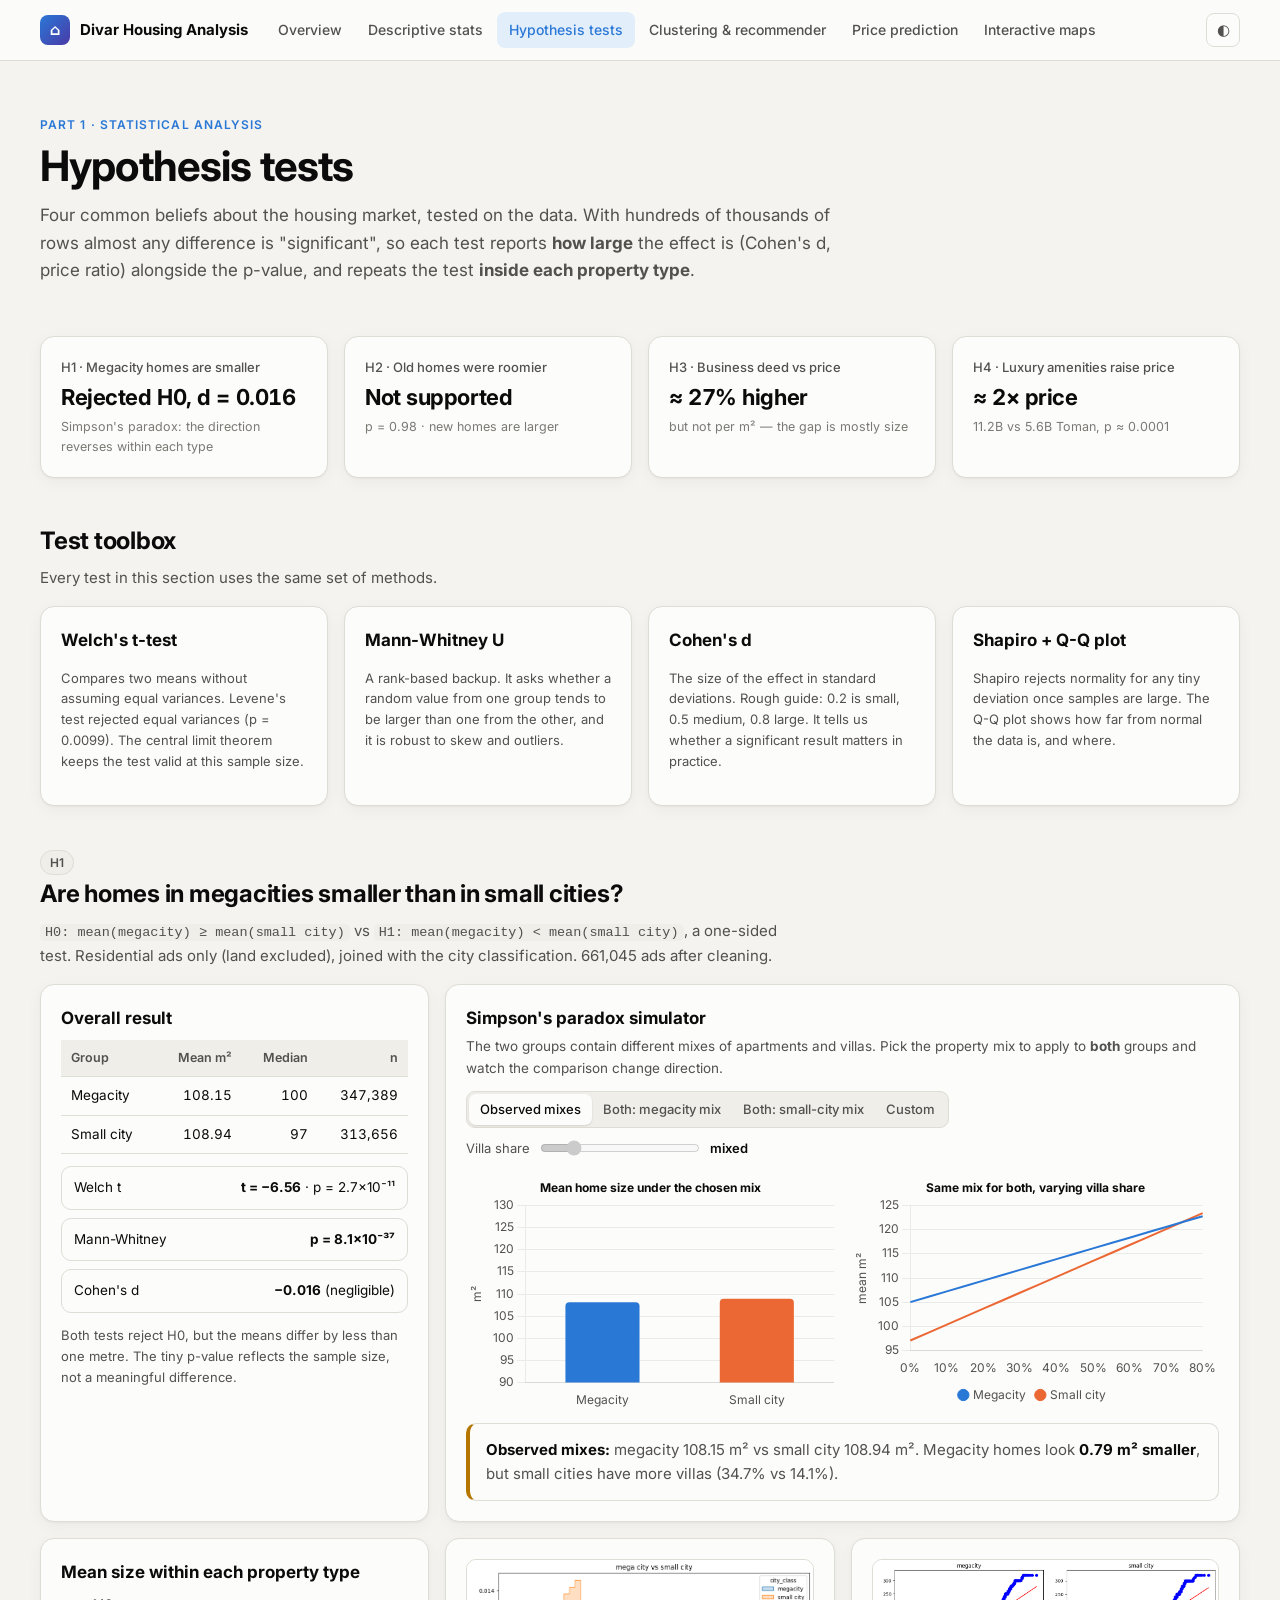
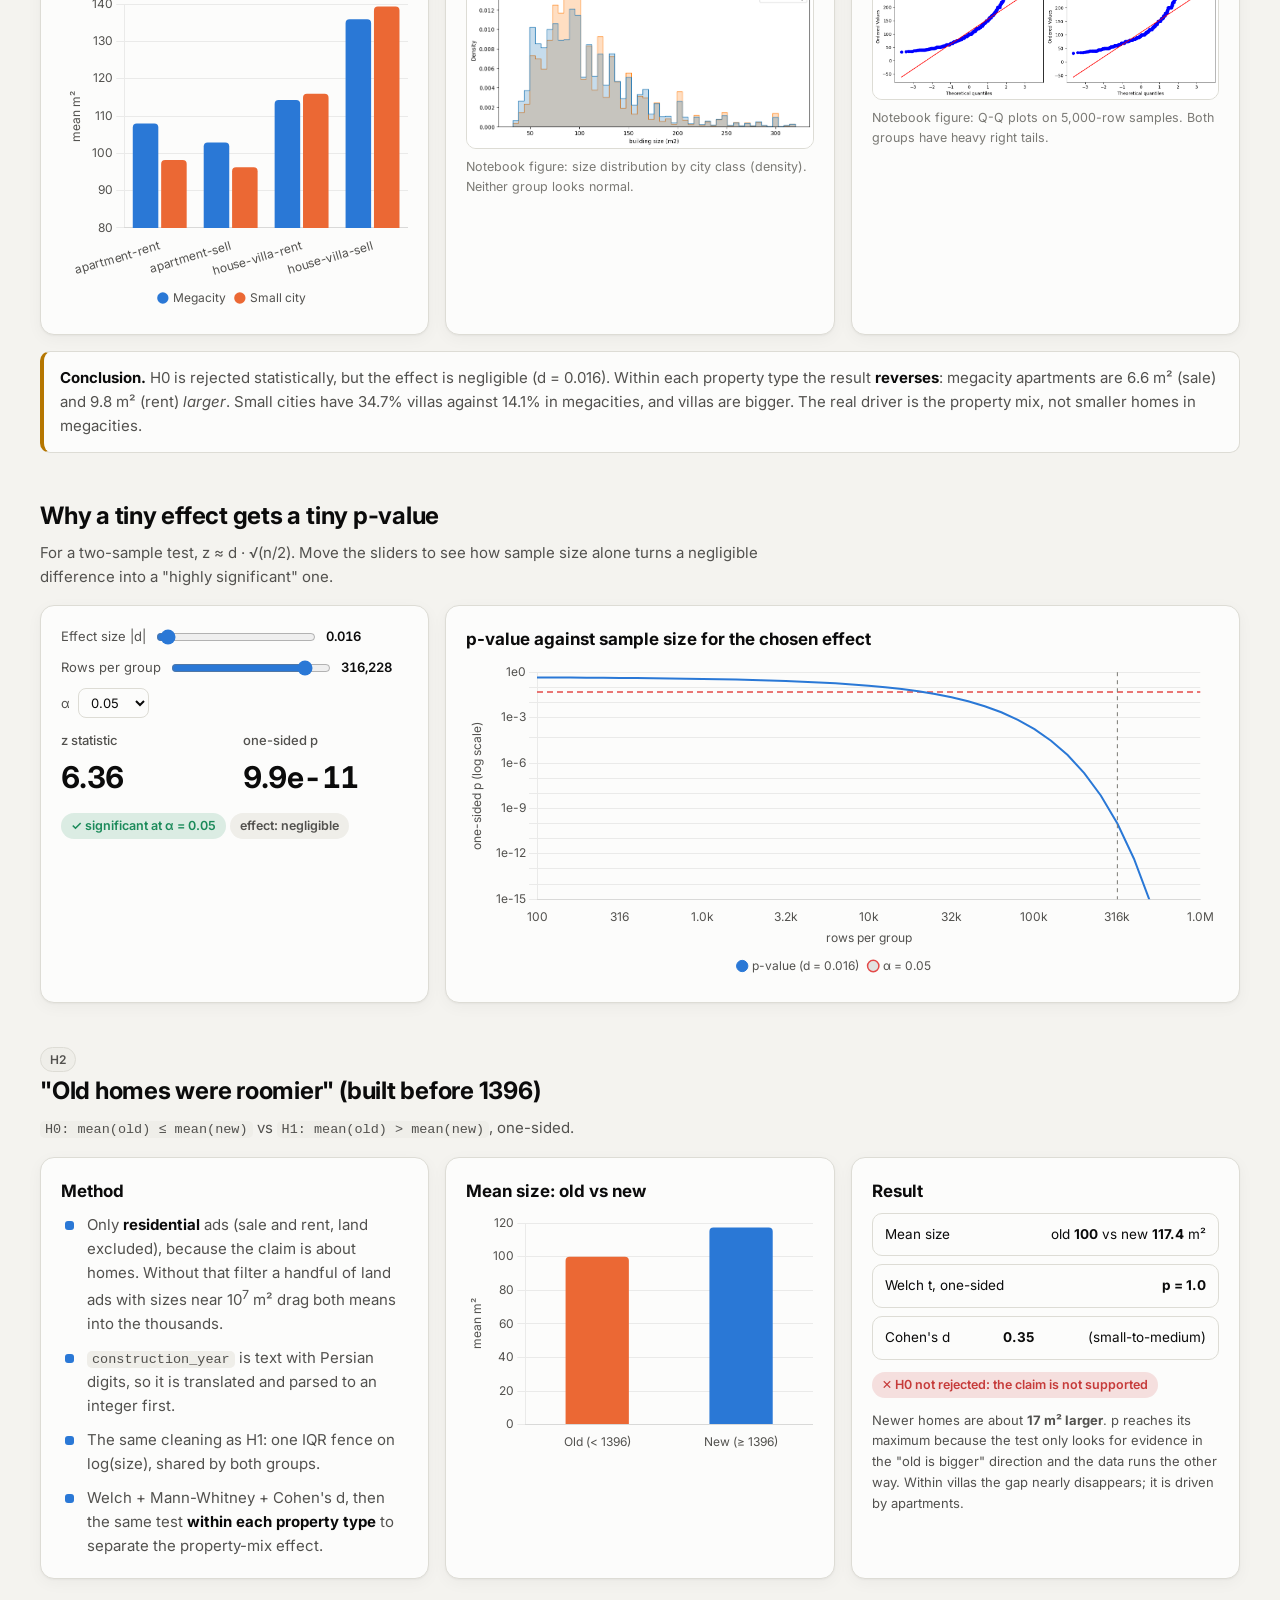
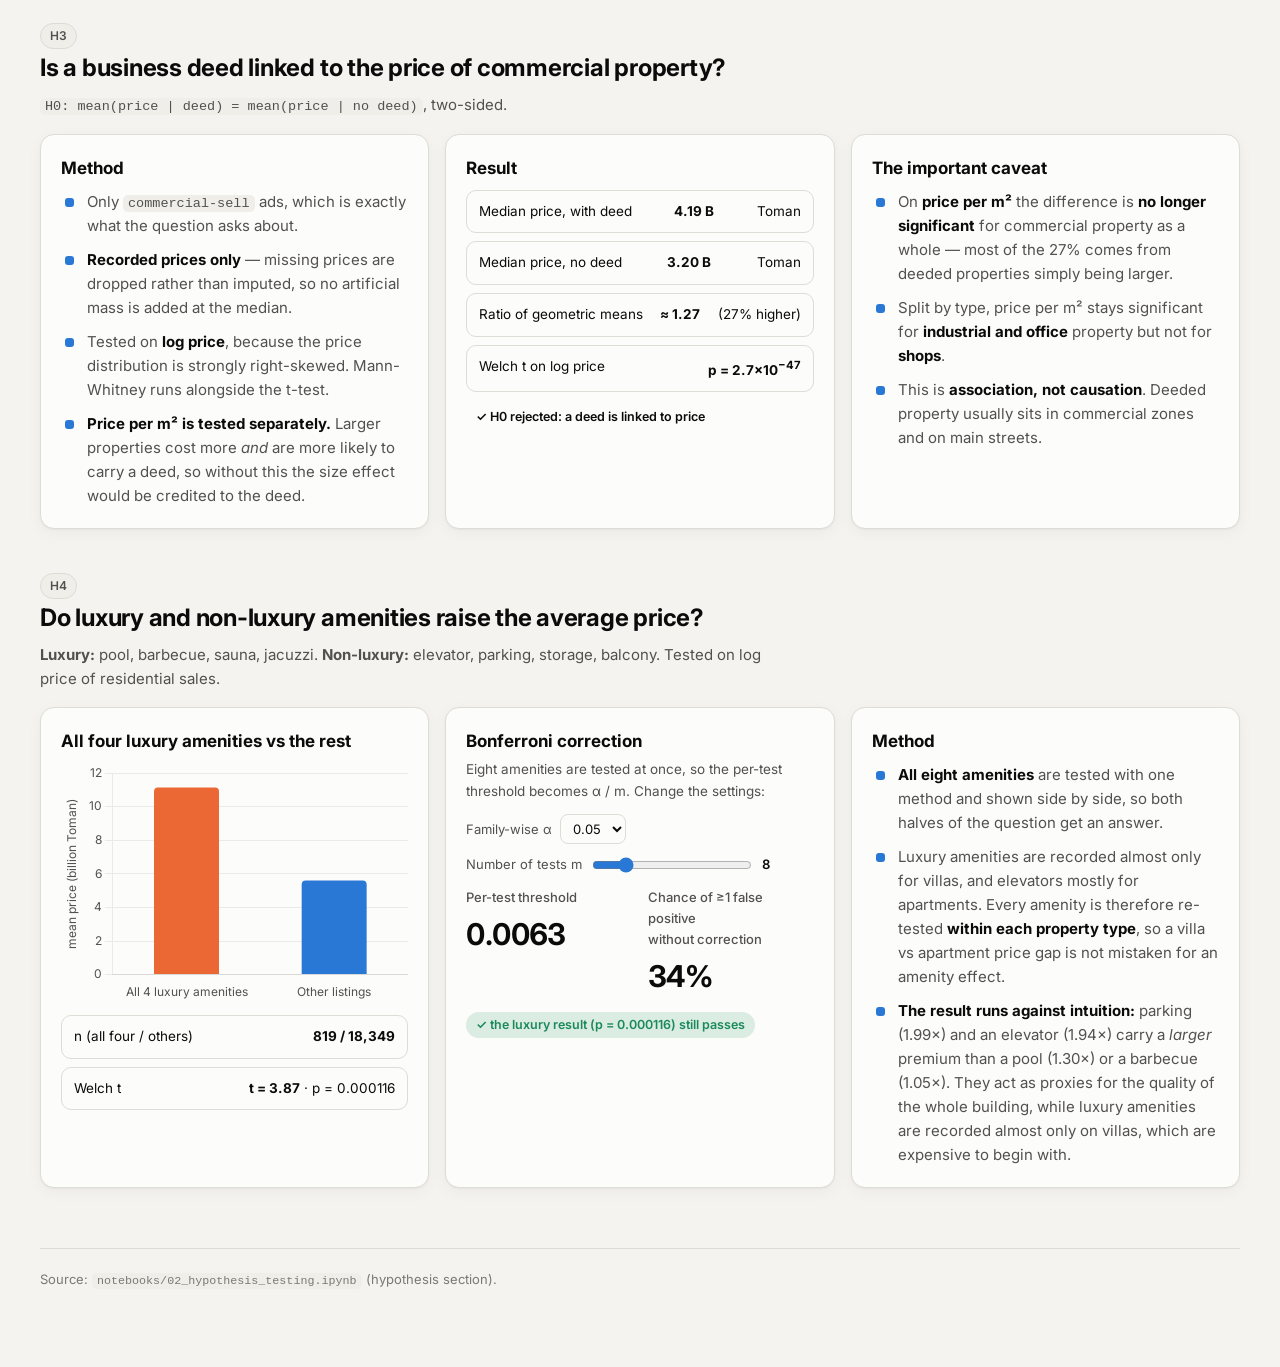
==== dashboard/hypothesis.html @ 9396e138 "Initial commit: Divar housing market analysis Analysis of 1,000,000 Iranian real-estate listings: - " ====
<!doctype html>
<html lang="en">
<head>
<meta charset="utf-8">
<meta name="viewport" content="width=device-width, initial-scale=1">
<title>Hypothesis Tests</title>
<meta name="description" content="Four hypothesis tests about common beliefs on Iran's housing market.">
<link rel="preconnect" href="https://fonts.googleapis.com">
<link href="https://fonts.googleapis.com/css2?family=Inter:wght@400;500;600;700&display=swap" rel="stylesheet">
<link rel="stylesheet" href="assets/style.css">
</head>
<body>
<main class="wrap">
  <section class="hero">
    <div class="eyebrow">Part 1 · Statistical analysis</div>
    <h1>Hypothesis tests</h1>
    <p class="lead">Four common beliefs about the housing market, tested on the data. With hundreds of thousands of rows
      almost any difference is "significant", so each test reports <b>how large</b> the effect is (Cohen's d, price ratio) alongside
      the p-value, and repeats the test <b>inside each property type</b>.</p>
  </section>

  <section class="section">
    <div class="grid g4">
      <div class="card kpi"><div class="label">H1 · Megacity homes are smaller</div><div class="value" style="font-size:22px">Rejected H0, d = 0.016</div><div class="note">Simpson's paradox: the direction reverses within each type</div></div>
      <div class="card kpi"><div class="label">H2 · Old homes were roomier</div><div class="value" style="font-size:22px">Not supported</div><div class="note">p = 0.98 · new homes are larger</div></div>
      <div class="card kpi"><div class="label">H3 · Business deed vs price</div><div class="value" style="font-size:22px">≈ 27% higher</div><div class="note">but not per m² — the gap is mostly size</div></div>
      <div class="card kpi"><div class="label">H4 · Luxury amenities raise price</div><div class="value" style="font-size:22px">≈ 2× price</div><div class="note">11.2B vs 5.6B Toman, p ≈ 0.0001</div></div>
    </div>
  </section>

  <section class="section" id="toolbox">
    <div class="section-head"><div><h2>Test toolbox</h2><p>Every test in this section uses the same set of methods.</p></div></div>
    <div class="grid g4">
      <div class="card"><h3>Welch's t-test</h3><p class="muted small">Compares two means without assuming equal variances. Levene's test rejected equal variances (p = 0.0099). The central limit theorem keeps the test valid at this sample size.</p></div>
      <div class="card"><h3>Mann-Whitney U</h3><p class="muted small">A rank-based backup. It asks whether a random value from one group tends to be larger than one from the other, and it is robust to skew and outliers.</p></div>
      <div class="card"><h3>Cohen's d</h3><p class="muted small">The size of the effect in standard deviations. Rough guide: 0.2 is small, 0.5 medium, 0.8 large. It tells us whether a significant result matters in practice.</p></div>
      <div class="card"><h3>Shapiro + Q-Q plot</h3><p class="muted small">Shapiro rejects normality for any tiny deviation once samples are large. The Q-Q plot shows how far from normal the data is, and where.</p></div>
    </div>
  </section>

  <!-- H1 -->
  <section class="section" id="h1">
    <div class="section-head"><div><span class="tag">H1</span><h2>Are homes in megacities smaller than in small cities?</h2>
      <p><code>H0: mean(megacity) ≥ mean(small city)</code> vs <code>H1: mean(megacity) &lt; mean(small city)</code>, a one-sided test.
        Residential ads only (land excluded), joined with the city classification. 661,045 ads after cleaning.</p></div></div>

    <div class="grid g3">
      <div class="card">
        <h3>Overall result</h3>
        <div class="table-wrap"><table class="data">
          <thead><tr><th>Group</th><th class="num">Mean m²</th><th class="num">Median</th><th class="num">n</th></tr></thead>
          <tbody><tr><td>Megacity</td><td class="num">108.15</td><td class="num">100</td><td class="num">347,389</td></tr>
          <tr><td>Small city</td><td class="num">108.94</td><td class="num">97</td><td class="num">313,656</td></tr></tbody></table></div>
        <div class="result-list" style="margin-top:12px">
          <div class="result-item"><span>Welch t</span><span><b>t = −6.56</b> · p = 2.7×10⁻¹¹</span></div>
          <div class="result-item"><span>Mann-Whitney</span><span><b>p = 8.1×10⁻³⁷</b></span></div>
          <div class="result-item"><span>Cohen's d</span><span><b>−0.016</b> (negligible)</span></div>
        </div>
        <p class="small muted" style="margin:12px 0 0">Both tests reject H0, but the means differ by less than one metre. The tiny p-value reflects the sample size, not a meaningful difference.</p>
      </div>
      <div class="card span2">
        <h3>Simpson's paradox simulator</h3>
        <p class="sub">The two groups contain different mixes of apartments and villas. Pick the property mix to apply to <b>both</b> groups and watch the comparison change direction.</p>
        <div class="controls">
          <div class="seg" id="h1-preset">
            <button data-v="observed" class="on">Observed mixes</button>
            <button data-v="mega">Both: megacity mix</button>
            <button data-v="small">Both: small-city mix</button>
            <button data-v="custom">Custom</button>
          </div>
          <label class="ctl">Villa share <input type="range" id="h1-villa" min="0" max="80" value="14" step="1"> <span class="out" id="h1-villa-o"></span></label>
        </div>
        <div class="grid g2">
          <div class="chart-box short"><canvas id="h1-means"></canvas></div>
          <div class="chart-box short"><canvas id="h1-curve"></canvas></div>
        </div>
        <div class="callout" id="h1-verdict" style="margin-top:12px"></div>
      </div>
    </div>

    <div class="grid g3" style="margin-top:16px">
      <div class="card">
        <h3>Mean size within each property type</h3>
        <div class="chart-box"><canvas id="h1-types"></canvas></div>
      </div>
      <figure class="figure card"><div class="frame"><img src="assets/img/h1_histogram.png" alt="Building size histogram megacity vs small city"></div>
        <figcaption>Notebook figure: size distribution by city class (density). Neither group looks normal.</figcaption></figure>
      <figure class="figure card"><div class="frame"><img src="assets/img/h1_qq.png" alt="Q-Q plots"></div>
        <figcaption>Notebook figure: Q-Q plots on 5,000-row samples. Both groups have heavy right tails.</figcaption></figure>
    </div>
    <div class="callout warn" style="margin-top:16px"><b>Conclusion.</b> H0 is rejected statistically, but the effect is negligible (d = 0.016).
      Within each property type the result <b>reverses</b>: megacity apartments are 6.6 m² (sale) and 9.8 m² (rent) <i>larger</i>.
      Small cities have 34.7% villas against 14.1% in megacities, and villas are bigger. The real driver is the property mix, not smaller homes in megacities.</div>
  </section>

  <!-- significance vs size -->
  <section class="section" id="power">
    <div class="section-head"><div><h2>Why a tiny effect gets a tiny p-value</h2>
      <p>For a two-sample test, z ≈ d · √(n/2). Move the sliders to see how sample size alone turns a negligible difference into a "highly significant" one.</p></div></div>
    <div class="grid g3">
      <div class="card">
        <div class="controls" style="flex-direction:column;align-items:stretch">
          <label class="ctl">Effect size |d| <input type="range" id="pw-d" min="0.001" max="0.5" step="0.001" value="0.016"> <span class="out" id="pw-d-o"></span></label>
          <label class="ctl">Rows per group <input type="range" id="pw-n" min="2" max="6" step="0.05" value="5.52"> <span class="out" id="pw-n-o"></span></label>
          <label class="ctl">α <select id="pw-a"><option>0.05</option><option>0.01</option><option>0.001</option></select></label>
        </div>
        <div class="grid g2" style="margin-top:8px">
          <div class="kpi"><div class="label">z statistic</div><div class="value" id="pw-z">—</div></div>
          <div class="kpi"><div class="label">one-sided p</div><div class="value" id="pw-p">—</div></div>
        </div>
        <div id="pw-badge" style="margin-top:10px"></div>
      </div>
      <div class="card span2">
        <h3>p-value against sample size for the chosen effect</h3>
        <div class="chart-box"><canvas id="pw-chart"></canvas></div>
      </div>
    </div>
  </section>

  <!-- H2 -->
  <section class="section" id="h2">
    <div class="section-head"><div><span class="tag">H2</span><h2>"Old homes were roomier" (built before 1396)</h2>
      <p><code>H0: mean(old) &le; mean(new)</code> vs <code>H1: mean(old) &gt; mean(new)</code>, one-sided.</p></div></div>
    <div class="grid g3">
      <div class="card">
        <h3>Method</h3>
        <ul class="findings">
          <li>Only <b>residential</b> ads (sale and rent, land excluded), because the claim is about homes. Without that filter a handful of land ads with sizes near 10<sup>7</sup> m&sup2; drag both means into the thousands.</li>
          <li><code>construction_year</code> is text with Persian digits, so it is translated and parsed to an integer first.</li>
          <li>The same cleaning as H1: one IQR fence on log(size), shared by both groups.</li>
          <li>Welch + Mann-Whitney + Cohen's d, then the same test <b>within each property type</b> to separate the property-mix effect.</li>
        </ul>
      </div>
      <div class="card">
        <h3>Mean size: old vs new</h3>
        <div class="chart-box short"><canvas id="h2-chart"></canvas></div>
      </div>
      <div class="card">
        <h3>Result</h3>
        <div class="result-list">
          <div class="result-item"><span>Mean size</span><span>old <b>100</b> vs new <b>117.4</b> m&sup2;</span></div>
          <div class="result-item"><span>Welch t, one-sided</span><b>p = 1.0</b></div>
          <div class="result-item"><span>Cohen's d</span><b>0.35</b> (small-to-medium)</div>
        </div>
        <div style="margin-top:12px"><span class="badge keep">&#10005; H0 not rejected: the claim is not supported</span></div>
        <p class="small muted" style="margin:12px 0 0">Newer homes are about <b>17 m&sup2; larger</b>. p reaches its maximum because the test only looks for evidence in the "old is bigger" direction and the data runs the other way. Within villas the gap nearly disappears; it is driven by apartments.</p>
      </div>
    </div>
  </section>

  <!-- H3 -->
  <section class="section" id="h3">
    <div class="section-head"><div><span class="tag">H3</span><h2>Is a business deed linked to the price of commercial property?</h2>
      <p><code>H0: mean(price | deed) = mean(price | no deed)</code>, two-sided.</p></div></div>
    <div class="grid g3">
      <div class="card">
        <h3>Method</h3>
        <ul class="findings">
          <li>Only <code>commercial-sell</code> ads, which is exactly what the question asks about.</li>
          <li><b>Recorded prices only</b> &mdash; missing prices are dropped rather than imputed, so no artificial mass is added at the median.</li>
          <li>Tested on <b>log price</b>, because the price distribution is strongly right-skewed. Mann-Whitney runs alongside the t-test.</li>
          <li><b>Price per m&sup2; is tested separately.</b> Larger properties cost more <i>and</i> are more likely to carry a deed, so without this the size effect would be credited to the deed.</li>
        </ul>
      </div>
      <div class="card">
        <h3>Result</h3>
        <div class="result-list">
          <div class="result-item"><span>Median price, with deed</span><b>4.19 B</b> Toman</div>
          <div class="result-item"><span>Median price, no deed</span><b>3.20 B</b> Toman</div>
          <div class="result-item"><span>Ratio of geometric means</span><b>&asymp; 1.27</b> (27% higher)</div>
          <div class="result-item"><span>Welch t on log price</span><b>p = 2.7&times;10<sup>&minus;47</sup></b></div>
        </div>
        <div style="margin-top:12px"><span class="badge drop">&#10003; H0 rejected: a deed is linked to price</span></div>
      </div>
      <div class="card">
        <h3>The important caveat</h3>
        <ul class="findings">
          <li>On <b>price per m&sup2;</b> the difference is <b>no longer significant</b> for commercial property as a whole &mdash; most of the 27% comes from deeded properties simply being larger.</li>
          <li>Split by type, price per m&sup2; stays significant for <b>industrial and office</b> property but not for <b>shops</b>.</li>
          <li>This is <b>association, not causation</b>. Deeded property usually sits in commercial zones and on main streets.</li>
        </ul>
      </div>
    </div>
  </section>

  <!-- H4 -->
  <section class="section" id="h4">
    <div class="section-head"><div><span class="tag">H4</span><h2>Do luxury and non-luxury amenities raise the average price?</h2>
      <p><b>Luxury:</b> pool, barbecue, sauna, jacuzzi. <b>Non-luxury:</b> elevator, parking, storage, balcony. Tested on log price of residential sales.</p></div></div>
    <div class="grid g3">
      <div class="card">
        <h3>All four luxury amenities vs the rest</h3>
        <div class="chart-box short"><canvas id="h4-chart"></canvas></div>
        <div class="result-list" style="margin-top:12px">
          <div class="result-item"><span>n (all four / others)</span><b>819 / 18,349</b></div>
          <div class="result-item"><span>Welch t</span><span><b>t = 3.87</b> · p = 0.000116</span></div>
        </div>
      </div>
      <div class="card">
        <h3>Bonferroni correction</h3>
        <p class="sub">Eight amenities are tested at once, so the per-test threshold becomes α / m. Change the settings:</p>
        <div class="controls" style="flex-direction:column;align-items:stretch">
          <label class="ctl">Family-wise α <select id="bf-a"><option>0.10</option><option selected>0.05</option><option>0.01</option></select></label>
          <label class="ctl">Number of tests m <input type="range" id="bf-m" min="1" max="40" value="8"> <span class="out" id="bf-m-o"></span></label>
        </div>
        <div class="grid g2">
          <div class="kpi"><div class="label">Per-test threshold</div><div class="value" id="bf-t">—</div></div>
          <div class="kpi"><div class="label">Chance of ≥1 false positive<br>without correction</div><div class="value" id="bf-fw">—</div></div>
        </div>
        <div id="bf-verdict" style="margin-top:10px"></div>
      </div>
      <div class="card">
        <h3>Method</h3>
        <ul class="findings">
          <li><b>All eight amenities</b> are tested with one method and shown side by side, so both halves of the question get an answer.</li>
          <li>Luxury amenities are recorded almost only for villas, and elevators mostly for apartments. Every amenity is therefore re-tested <b>within each property type</b>, so a villa vs apartment price gap is not mistaken for an amenity effect.</li>
          <li><b>The result runs against intuition:</b> parking (1.99&times;) and an elevator (1.94&times;) carry a <i>larger</i> premium than a pool (1.30&times;) or a barbecue (1.05&times;). They act as proxies for the quality of the whole building, while luxury amenities are recorded almost only on villas, which are expensive to begin with.</li>
        </ul>
      </div>
    </div>
  </section>

  <footer class="footer">Source: <code>notebooks/02_hypothesis_testing.ipynb</code> (hypothesis section).</footer>
</main>

<script src="assets/vendor/chart.umd.min.js"></script>
<script src="assets/app.js"></script>
<script>
(function () {
  const D = Dash;
  /* ---- H1 data (notebook cell "test per type" and "type mix") ---- */
  const TYPES = ["apartment-rent", "apartment-sell", "house-villa-rent", "house-villa-sell"];
  const MEAN = { mega: [107.99, 102.89, 114.29, 135.93], small: [98.24, 96.25, 115.99, 139.40] };
  const MIX = { mega: [0.3579, 0.5011, 0.0568, 0.0842], small: [0.2598, 0.3932, 0.1195, 0.2276] };
  let preset = "observed";
  const villa = document.getElementById("h1-villa");

  // a mix with a given villa share, keeping the apartment rent/sell and villa rent/sell splits of the megacity mix
  function mixWithVilla(v) {
    const m = MIX.mega, apt = m[0] + m[1], vil = m[2] + m[3];
    return [m[0] / apt * (1 - v), m[1] / apt * (1 - v), m[2] / vil * v, m[3] / vil * v];
  }
  const wmean = (means, mix) => means.reduce((s, x, i) => s + x * mix[i], 0);

  function drawH1() {
    let mixMega, mixSmall;
    if (preset === "observed") { mixMega = MIX.mega; mixSmall = MIX.small; }
    else if (preset === "mega") { mixMega = mixSmall = MIX.mega; }
    else if (preset === "small") { mixMega = mixSmall = MIX.small; }
    else { mixMega = mixSmall = mixWithVilla(villa.value / 100); }
    villa.disabled = preset !== "custom";
    const vs = (mix) => ((mix[2] + mix[3]) * 100).toFixed(1) + "%";
    document.getElementById("h1-villa-o").textContent = preset === "observed" ? "mixed" : vs(mixMega);
    // observed: use the exact group means from the notebook (weighted per-type means differ only by rounding)
    const a = preset === "observed" ? 108.15 : wmean(MEAN.mega, mixMega);
    const b = preset === "observed" ? 108.94 : wmean(MEAN.small, mixSmall);

    D.make("h1-means", {
      type: "bar",
      data: { labels: ["Megacity", "Small city"],
        datasets: [{ data: [a, b], backgroundColor: [D.series(0), D.series(1)], borderSkipped: "start", barPercentage: .6 }] },
      options: { plugins: { legend: { display: false },
          title: { display: true, text: "Mean home size under the chosen mix", color: D.css("--text") },
          tooltip: { callbacks: { label: (c) => c.parsed.y.toFixed(2) + " m² (villa share " + vs(c.dataIndex ? mixSmall : mixMega) + ")" } } },
        scales: { y: { min: 90, max: 130, title: { display: true, text: "m²" }, grid: { color: D.css("--grid") } }, x: { grid: { display: false } } } }
    });

    const xs = Array.from({ length: 17 }, (_, i) => i * 5);
    const cur = preset === "observed" ? null : (mixMega[2] + mixMega[3]) * 100;
    D.make("h1-curve", {
      type: "line",
      data: { labels: xs.map((x) => x + "%"),
        datasets: [
          { label: "Megacity", data: xs.map((x) => wmean(MEAN.mega, mixWithVilla(x / 100))), borderColor: D.series(0), backgroundColor: D.series(0), pointRadius: 0, pointHoverRadius: 5 },
          { label: "Small city", data: xs.map((x) => wmean(MEAN.small, mixWithVilla(x / 100))), borderColor: D.series(1), backgroundColor: D.series(1), pointRadius: 0, pointHoverRadius: 5 }] },
      options: { interaction: { mode: "index", intersect: false },
        plugins: { legend: { position: "bottom" }, title: { display: true, text: "Same mix for both, varying villa share", color: D.css("--text") },
          tooltip: { callbacks: { title: (it) => "villa share " + it[0].label, label: (c) => c.dataset.label + ": " + c.parsed.y.toFixed(1) + " m²" } } },
        scales: { y: { title: { display: true, text: "mean m²" }, grid: { color: D.css("--grid") } }, x: { grid: { display: false }, ticks: { maxTicksLimit: 9 } } } },
      plugins: [{ id: "cur", afterDatasetsDraw(ch) {
        if (cur === null) return;
        const x = ch.scales.x, y = ch.scales.y, px = x.left + (x.right - x.left) * cur / 80;
        const c = ch.ctx; c.save(); c.strokeStyle = D.css("--text-3"); c.setLineDash([4, 4]); c.beginPath(); c.moveTo(px, y.top); c.lineTo(px, y.bottom); c.stroke(); c.restore();
      } }]
    });

    const diff = a - b;
    const el = document.getElementById("h1-verdict");
    el.className = "callout " + (diff < 0 ? "warn" : "good");
    el.innerHTML = preset === "observed"
      ? `<b>Observed mixes:</b> megacity ${a.toFixed(2)} m² vs small city ${b.toFixed(2)} m². Megacity homes look <b>${Math.abs(diff).toFixed(2)} m² smaller</b>, but small cities have more villas (${vs(MIX.small)} vs ${vs(MIX.mega)}).`
      : `<b>Same mix for both groups:</b> megacity ${a.toFixed(2)} m² vs small city ${b.toFixed(2)} m². Megacity homes are <b>${Math.abs(diff).toFixed(2)} m² ${diff < 0 ? "smaller" : "larger"}</b>. With the property mix held equal, the original conclusion ${diff < 0 ? "holds" : "reverses"}.`;
  }
  D.seg("#h1-preset", (v) => { preset = v; drawH1(); });
  villa.addEventListener("input", drawH1);

  function drawH1types() {
    D.make("h1-types", {
      type: "bar",
      data: { labels: TYPES,
        datasets: [
          { label: "Megacity", data: MEAN.mega, backgroundColor: D.series(0), borderSkipped: "start" },
          { label: "Small city", data: MEAN.small, backgroundColor: D.series(1), borderSkipped: "start" }] },
      options: { plugins: { legend: { position: "bottom" },
          tooltip: { callbacks: { afterBody: (it) => { const i = it[0].dataIndex, d = MEAN.mega[i] - MEAN.small[i]; return "megacity − small = " + (d > 0 ? "+" : "") + d.toFixed(1) + " m²"; } } } },
        scales: { y: { min: 80, title: { display: true, text: "mean m²" }, grid: { color: D.css("--grid") } }, x: { grid: { display: false } } } }
    });
  }

  /* ---- significance vs size ---- */
  const pd = document.getElementById("pw-d"), pn = document.getElementById("pw-n"), pa = document.getElementById("pw-a");
  function pval(d, n) {
    const z = d * Math.sqrt(n / 2);
    if (z < 5) return 1 - D.normCdf(z);
    // asymptotic upper tail, accurate where 1 - cdf underflows
    return Math.exp(-z * z / 2) / (z * Math.sqrt(2 * Math.PI)) * (1 - 1 / (z * z) + 3 / Math.pow(z, 4));
  }
  function fmtP(p) { if (p < 1e-300) return "< 1e-300"; if (p < 1e-4) return p.toExponential(1); return p.toFixed(4); }
  function drawPw() {
    const d = +pd.value, n = Math.round(Math.pow(10, +pn.value)), a = +pa.value;
    document.getElementById("pw-d-o").textContent = d.toFixed(3);
    document.getElementById("pw-n-o").textContent = D.fmt(n);
    const z = d * Math.sqrt(n / 2), p = pval(d, n);
    document.getElementById("pw-z").textContent = z.toFixed(2);
    document.getElementById("pw-p").textContent = fmtP(p);
    const size = d < 0.2 ? "negligible" : d < 0.5 ? "small" : d < 0.8 ? "medium" : "large";
    document.getElementById("pw-badge").innerHTML = (p < a ? '<span class="badge reject">✓ significant at α = ' + a + "</span>" : '<span class="badge keep">✕ not significant at α = ' + a + "</span>") +
      ' <span class="badge neutral">effect: ' + size + "</span>";
    const ns = []; for (let e = 2; e <= 6.001; e += 0.1) ns.push(Math.round(Math.pow(10, e)));
    D.make("pw-chart", {
      type: "line",
      data: { labels: ns.map((x) => D.compact(x)),
        datasets: [{ label: "p-value (d = " + d.toFixed(3) + ")", data: ns.map((x) => Math.max(pval(d, x), 1e-300)), borderColor: D.series(0), backgroundColor: D.series(0), pointRadius: 0, pointHoverRadius: 5 },
          { label: "α = " + a, data: ns.map(() => a), borderColor: D.series(7), borderDash: [6, 4], pointRadius: 0, borderWidth: 1.5 }] },
      options: { interaction: { mode: "index", intersect: false },
        plugins: { legend: { position: "bottom" }, tooltip: { callbacks: { title: (it) => "n per group ≈ " + it[0].label, label: (c) => c.dataset.label + ": " + fmtP(c.parsed.y) } } },
        scales: { y: { type: "logarithmic", min: 1e-15, max: 1, title: { display: true, text: "one-sided p (log scale)" }, grid: { color: D.css("--grid") },
                       ticks: { callback: (v) => { const l = Math.log10(v); return Number.isInteger(l) && l % 3 === 0 ? "1e" + l : ""; } } },
                  x: { title: { display: true, text: "rows per group" }, grid: { display: false }, ticks: { maxTicksLimit: 9 } } } },
      plugins: [{ id: "cur", afterDatasetsDraw(ch) {
        const x = ch.scales.x, y = ch.scales.y, px = x.left + (x.right - x.left) * (+pn.value - 2) / 4;
        const c = ch.ctx; c.save(); c.strokeStyle = D.css("--text-3"); c.setLineDash([4, 4]); c.beginPath(); c.moveTo(px, y.top); c.lineTo(px, y.bottom); c.stroke(); c.restore();
      } }]
    });
  }
  [pd, pn, pa].forEach((el) => el.addEventListener("input", drawPw));

  /* ---- H2 ---- */
  function drawH2() {
    D.make("h2-chart", {
      type: "bar",
      data: { labels: ["Old (< 1396)", "New (≥ 1396)"], datasets: [{ data: [100, 117.4], backgroundColor: [D.series(1), D.series(0)], borderSkipped: "start", barPercentage: .55 }] },
      options: { plugins: { legend: { display: false }, tooltip: { callbacks: { label: (c) => c.parsed.y + " m² mean (residential, IQR-cleaned)" } } },
        scales: { y: { beginAtZero: true, title: { display: true, text: "mean m²" }, grid: { color: D.css("--grid") } }, x: { grid: { display: false } } } }
    });
  }

  /* ---- H4 ---- */
  function drawH4() {
    D.make("h4-chart", {
      type: "bar",
      data: { labels: ["All 4 luxury amenities", "Other listings"], datasets: [{ data: [11.15, 5.6], backgroundColor: [D.series(1), D.series(0)], borderSkipped: "start", barPercentage: .55 }] },
      options: { plugins: { legend: { display: false }, tooltip: { callbacks: { label: (c) => c.parsed.y + "B Toman mean price" } } },
        scales: { y: { beginAtZero: true, title: { display: true, text: "mean price (billion Toman)" }, grid: { color: D.css("--grid") } }, x: { grid: { display: false } } } }
    });
  }
  const bfA = document.getElementById("bf-a"), bfM = document.getElementById("bf-m");
  function drawBf() {
    const a = +bfA.value, m = +bfM.value, t = a / m, p = 0.000116;
    document.getElementById("bf-m-o").textContent = m;
    document.getElementById("bf-t").textContent = t < 0.001 ? t.toExponential(2) : t.toFixed(4);
    document.getElementById("bf-fw").textContent = ((1 - Math.pow(1 - a, m)) * 100).toFixed(0) + "%";
    document.getElementById("bf-verdict").innerHTML = (p < t ? '<span class="badge reject">✓ the luxury result (p = 0.000116) still passes</span>' : '<span class="badge keep">✕ the luxury result would no longer pass</span>');
  }
  [bfA, bfM].forEach((el) => el.addEventListener("input", drawBf));

  D.register(() => { drawH1(); drawH1types(); drawPw(); drawH2(); drawH4(); drawBf(); });
})();
</script>
</body>
</html>
---- dashboard/assets/style.css ----
/* Divar housing dashboard — shared styles */
:root {
  color-scheme: light;
  --bg: #f4f3ef;
  --surface: #fcfcfb;
  --surface-2: #efeee9;
  --border: #dddcd5;
  --text: #0b0b0b;
  --text-2: #52514e;
  --text-3: #7a7974;
  --accent: #2a78d6;
  --accent-soft: #e3eefb;
  --s1: #2a78d6; --s2: #eb6834; --s3: #1baf7a; --s4: #eda100;
  --s5: #e87ba4; --s6: #008300; --s7: #4a3aa7; --s8: #e34948;
  --good: #1b8a5a; --bad: #c63b3a; --warn: #b57600;
  --grid: rgba(0,0,0,.07);
  --shadow: 0 1px 2px rgba(0,0,0,.04), 0 4px 16px rgba(0,0,0,.04);
  --radius: 14px;
}
@media (prefers-color-scheme: dark) {
  :root:not([data-theme="light"]) {
    color-scheme: dark;
    --bg: #121211; --surface: #1a1a19; --surface-2: #232321; --border: #33332f;
    --text: #ffffff; --text-2: #c3c2b7; --text-3: #8f8e86;
    --accent: #3987e5; --accent-soft: #1d2b3d;
    --s1: #3987e5; --s2: #d95926; --s3: #199e70; --s4: #c98500;
    --s5: #d55181; --s6: #008300; --s7: #9085e9; --s8: #e66767;
    --good: #3cbf85; --bad: #e66767; --warn: #e0a030;
    --grid: rgba(255,255,255,.08);
    --shadow: none;
  }
}
:root[data-theme="dark"] {
  color-scheme: dark;
  --bg: #121211; --surface: #1a1a19; --surface-2: #232321; --border: #33332f;
  --text: #ffffff; --text-2: #c3c2b7; --text-3: #8f8e86;
  --accent: #3987e5; --accent-soft: #1d2b3d;
  --s1: #3987e5; --s2: #d95926; --s3: #199e70; --s4: #c98500;
  --s5: #d55181; --s6: #008300; --s7: #9085e9; --s8: #e66767;
  --good: #3cbf85; --bad: #e66767; --warn: #e0a030;
  --grid: rgba(255,255,255,.08);
  --shadow: none;
}

* { box-sizing: border-box; }
html { scroll-behavior: smooth; }
body {
  margin: 0; background: var(--bg); color: var(--text);
  font: 15px/1.6 "Inter", system-ui, -apple-system, "Segoe UI", Roboto, sans-serif;
  -webkit-font-smoothing: antialiased;
}
a { color: var(--accent); text-decoration: none; }
a:hover { text-decoration: underline; }
img { max-width: 100%; display: block; }

/* ---------- top bar ---------- */
.topbar {
  position: sticky; top: 0; z-index: 50;
  background: color-mix(in srgb, var(--surface) 88%, transparent);
  backdrop-filter: blur(10px);
  border-bottom: 1px solid var(--border);
}
.topbar-inner {
  max-width: 1240px; margin: 0 auto; padding: 0 20px;
  display: flex; align-items: center; gap: 18px; height: 60px;
}
.brand { display: flex; align-items: center; gap: 10px; font-weight: 700; color: var(--text); white-space: nowrap; }
.brand:hover { text-decoration: none; }
.brand-mark {
  width: 30px; height: 30px; border-radius: 8px; display: grid; place-items: center;
  background: linear-gradient(135deg, var(--s1), var(--s7)); color: #fff; font-size: 15px;
}
.nav { display: flex; gap: 2px; overflow-x: auto; flex: 1; scrollbar-width: none; }
.nav::-webkit-scrollbar { display: none; }
.nav a {
  color: var(--text-2); padding: 7px 12px; border-radius: 8px; font-size: 14px; font-weight: 500; white-space: nowrap;
}
.nav a:hover { background: var(--surface-2); text-decoration: none; color: var(--text); }
.nav a.active { background: var(--accent-soft); color: var(--accent); }
.theme-btn {
  border: 1px solid var(--border); background: var(--surface); color: var(--text-2);
  border-radius: 8px; height: 34px; min-width: 34px; cursor: pointer; font-size: 15px;
}

/* ---------- layout ---------- */
.wrap { max-width: 1240px; margin: 0 auto; padding: 28px 20px 80px; }
.hero { padding: 26px 0 8px; }
.eyebrow { text-transform: uppercase; letter-spacing: .09em; font-size: 12px; font-weight: 600; color: var(--accent); }
h1 { font-size: clamp(28px, 4vw, 42px); line-height: 1.15; margin: 8px 0 12px; letter-spacing: -.02em; }
h2 { font-size: 24px; margin: 0 0 6px; letter-spacing: -.01em; }
h3 { font-size: 17px; margin: 0 0 8px; }
.lead { font-size: 17px; color: var(--text-2); max-width: 820px; margin: 0; }
.muted { color: var(--text-2); }
.small { font-size: 13px; }
.section { margin-top: 44px; scroll-margin-top: 80px; }
.section-head { display: flex; justify-content: space-between; align-items: flex-end; gap: 16px; flex-wrap: wrap; margin-bottom: 16px; }
.section-head p { margin: 0; color: var(--text-2); max-width: 760px; }
.tag {
  display: inline-block; font-size: 12px; font-weight: 600; padding: 2px 9px; border-radius: 999px;
  background: var(--surface-2); color: var(--text-2); border: 1px solid var(--border);
}

.grid { display: grid; gap: 16px; }
.g2 { grid-template-columns: repeat(2, minmax(0,1fr)); }
.g3 { grid-template-columns: repeat(3, minmax(0,1fr)); }
.g4 { grid-template-columns: repeat(4, minmax(0,1fr)); }
.span2 { grid-column: span 2; }
@media (max-width: 960px) { .g3, .g4 { grid-template-columns: repeat(2, minmax(0,1fr)); } }
@media (max-width: 680px) { .g2, .g3, .g4 { grid-template-columns: minmax(0,1fr); } .span2 { grid-column: auto; } .wrap { padding: 20px 16px 60px; } .topbar-inner { padding: 0 16px; } }

.card {
  background: var(--surface); border: 1px solid var(--border); border-radius: var(--radius);
  padding: 20px; box-shadow: var(--shadow); min-width: 0;
}
.card h3 { display: flex; align-items: center; gap: 8px; }
.card .sub { color: var(--text-2); font-size: 13.5px; margin: -4px 0 12px; }

/* KPI tiles */
.kpi .label { font-size: 13px; color: var(--text-2); font-weight: 500; }
.kpi .value { font-size: 30px; font-weight: 700; letter-spacing: -.02em; margin: 2px 0; font-variant-numeric: tabular-nums; }
.kpi .note { font-size: 12.5px; color: var(--text-3); }

/* controls */
.controls { display: flex; flex-wrap: wrap; gap: 10px 16px; align-items: center; margin-bottom: 12px; }
.seg { display: inline-flex; background: var(--surface-2); border: 1px solid var(--border); border-radius: 9px; padding: 2px; }
.seg button {
  border: 0; background: transparent; color: var(--text-2); font: inherit; font-size: 13px; font-weight: 500;
  padding: 5px 11px; border-radius: 7px; cursor: pointer;
}
.seg button.on { background: var(--surface); color: var(--text); box-shadow: 0 1px 2px rgba(0,0,0,.12); }
label.ctl { display: flex; align-items: center; gap: 8px; font-size: 13px; color: var(--text-2); }
select, input[type="number"] {
  font: inherit; font-size: 13px; color: var(--text); background: var(--surface);
  border: 1px solid var(--border); border-radius: 8px; padding: 5px 8px;
}
input[type="range"] { accent-color: var(--accent); width: 160px; }
.out { font-variant-numeric: tabular-nums; font-weight: 600; color: var(--text); min-width: 46px; display: inline-block; }

.chart-box { position: relative; height: 320px; }
.chart-box.tall { height: 420px; }
.chart-box.short { height: 240px; }

/* findings list */
.findings { list-style: none; padding: 0; margin: 0; display: grid; gap: 10px; }
.findings li { padding-left: 26px; position: relative; color: var(--text-2); }
.findings li::before {
  content: ""; position: absolute; left: 4px; top: 8px; width: 9px; height: 9px; border-radius: 3px; background: var(--accent);
}
.findings li b { color: var(--text); }

/* callout */
.callout {
  border: 1px solid var(--border); border-left: 4px solid var(--accent);
  background: var(--surface); border-radius: 10px; padding: 14px 16px; color: var(--text-2);
}
.callout.warn { border-left-color: var(--warn); }
.callout.good { border-left-color: var(--good); }
.callout b { color: var(--text); }

/* figures from notebooks */
.figure { margin: 0; }
.figure .frame {
  background: #fff; border-radius: 10px; border: 1px solid var(--border); overflow: hidden; cursor: zoom-in;
}
.figure img { width: 100%; height: auto; }
.figure figcaption { font-size: 12.5px; color: var(--text-3); margin-top: 8px; }
.lightbox {
  position: fixed; inset: 0; background: rgba(0,0,0,.82); display: none; z-index: 100;
  align-items: center; justify-content: center; padding: 24px; cursor: zoom-out;
}
.lightbox.open { display: flex; }
.lightbox img { max-height: 92vh; max-width: 96vw; background: #fff; border-radius: 8px; }

/* tables */
.table-wrap { overflow-x: auto; }
table.data { width: 100%; border-collapse: collapse; font-size: 13.5px; font-variant-numeric: tabular-nums; }
table.data th, table.data td { padding: 8px 10px; border-bottom: 1px solid var(--border); text-align: left; white-space: nowrap; }
table.data th { color: var(--text-2); font-weight: 600; font-size: 12.5px; background: var(--surface-2); }
table.data td.num, table.data th.num { text-align: right; }
table.data tr.hl td { background: var(--accent-soft); font-weight: 600; }

/* tabs */
.tabs { display: flex; gap: 4px; border-bottom: 1px solid var(--border); margin-bottom: 18px; overflow-x: auto; }
.tabs button {
  border: 0; background: none; font: inherit; font-size: 14px; font-weight: 500; color: var(--text-2);
  padding: 10px 14px; border-bottom: 2px solid transparent; cursor: pointer; white-space: nowrap;
}
.tabs button.on { color: var(--accent); border-bottom-color: var(--accent); }
.tab-panel { display: none; }
.tab-panel.on { display: block; }

/* pills/badges */
.badge { display: inline-flex; align-items: center; gap: 6px; font-size: 12.5px; font-weight: 600; padding: 3px 10px; border-radius: 999px; }
.badge.reject { background: color-mix(in srgb, var(--good) 15%, transparent); color: var(--good); }
.badge.keep { background: color-mix(in srgb, var(--bad) 15%, transparent); color: var(--bad); }
.badge.neutral { background: var(--surface-2); color: var(--text-2); }

/* pipeline diagram */
.pipeline { display: grid; grid-template-columns: repeat(5, minmax(0,1fr)); gap: 12px; }
@media (max-width: 960px) { .pipeline { grid-template-columns: repeat(2, minmax(0,1fr)); } }
@media (max-width: 520px) { .pipeline { grid-template-columns: minmax(0,1fr); } }
.step {
  position: relative; background: var(--surface); border: 1px solid var(--border); border-radius: 12px; padding: 16px;
}
.step .n {
  width: 26px; height: 26px; border-radius: 50%; display: grid; place-items: center; font-size: 13px; font-weight: 700;
  color: #fff; background: var(--accent); margin-bottom: 10px;
}
.step h4 { margin: 0 0 4px; font-size: 15px; }
.step p { margin: 0; font-size: 13px; color: var(--text-2); }

/* section cards on home */
.nav-card { display: block; color: inherit; transition: transform .15s, border-color .15s; }
.nav-card:hover { transform: translateY(-2px); border-color: var(--accent); text-decoration: none; }
.nav-card .icon { font-size: 26px; margin-bottom: 8px; }
.nav-card p { color: var(--text-2); margin: 0; font-size: 14px; }

.map-frame { width: 100%; height: 560px; border: 1px solid var(--border); border-radius: 12px; background: var(--surface-2); }

.legend-inline { display: flex; flex-wrap: wrap; gap: 6px 16px; font-size: 13px; color: var(--text-2); }
.legend-inline span { display: inline-flex; align-items: center; gap: 6px; }
.legend-inline i { width: 12px; height: 12px; border-radius: 3px; display: inline-block; }

.footer { margin-top: 60px; padding-top: 20px; border-top: 1px solid var(--border); color: var(--text-3); font-size: 13px; }

/* heatmap table */
.heat { border-collapse: separate; border-spacing: 2px; font-size: 12.5px; font-variant-numeric: tabular-nums; margin: 0 auto; }
.heat td, .heat th { padding: 0; text-align: center; }
.heat th { font-weight: 500; color: var(--text-2); padding: 4px 6px; white-space: nowrap; }
.heat th.row { text-align: right; }
.heat td { width: 64px; height: 44px; border-radius: 6px; font-weight: 600; cursor: default; }
@media (max-width: 680px) { .heat td { width: 40px; height: 34px; font-size: 11px; } .heat th { font-size: 11px; } }

.result-list { display: grid; gap: 8px; }
.result-item { display: flex; justify-content: space-between; gap: 10px; padding: 10px 12px; border: 1px solid var(--border); border-radius: 10px; font-size: 13.5px; }
.result-item .meta { color: var(--text-2); font-size: 12.5px; }

code { font-size: .9em; background: var(--surface-2); border-radius: 5px; padding: 1px 5px; overflow-wrap: anywhere; }
@media (max-width: 680px) { .brand span:last-child { display: none; } }
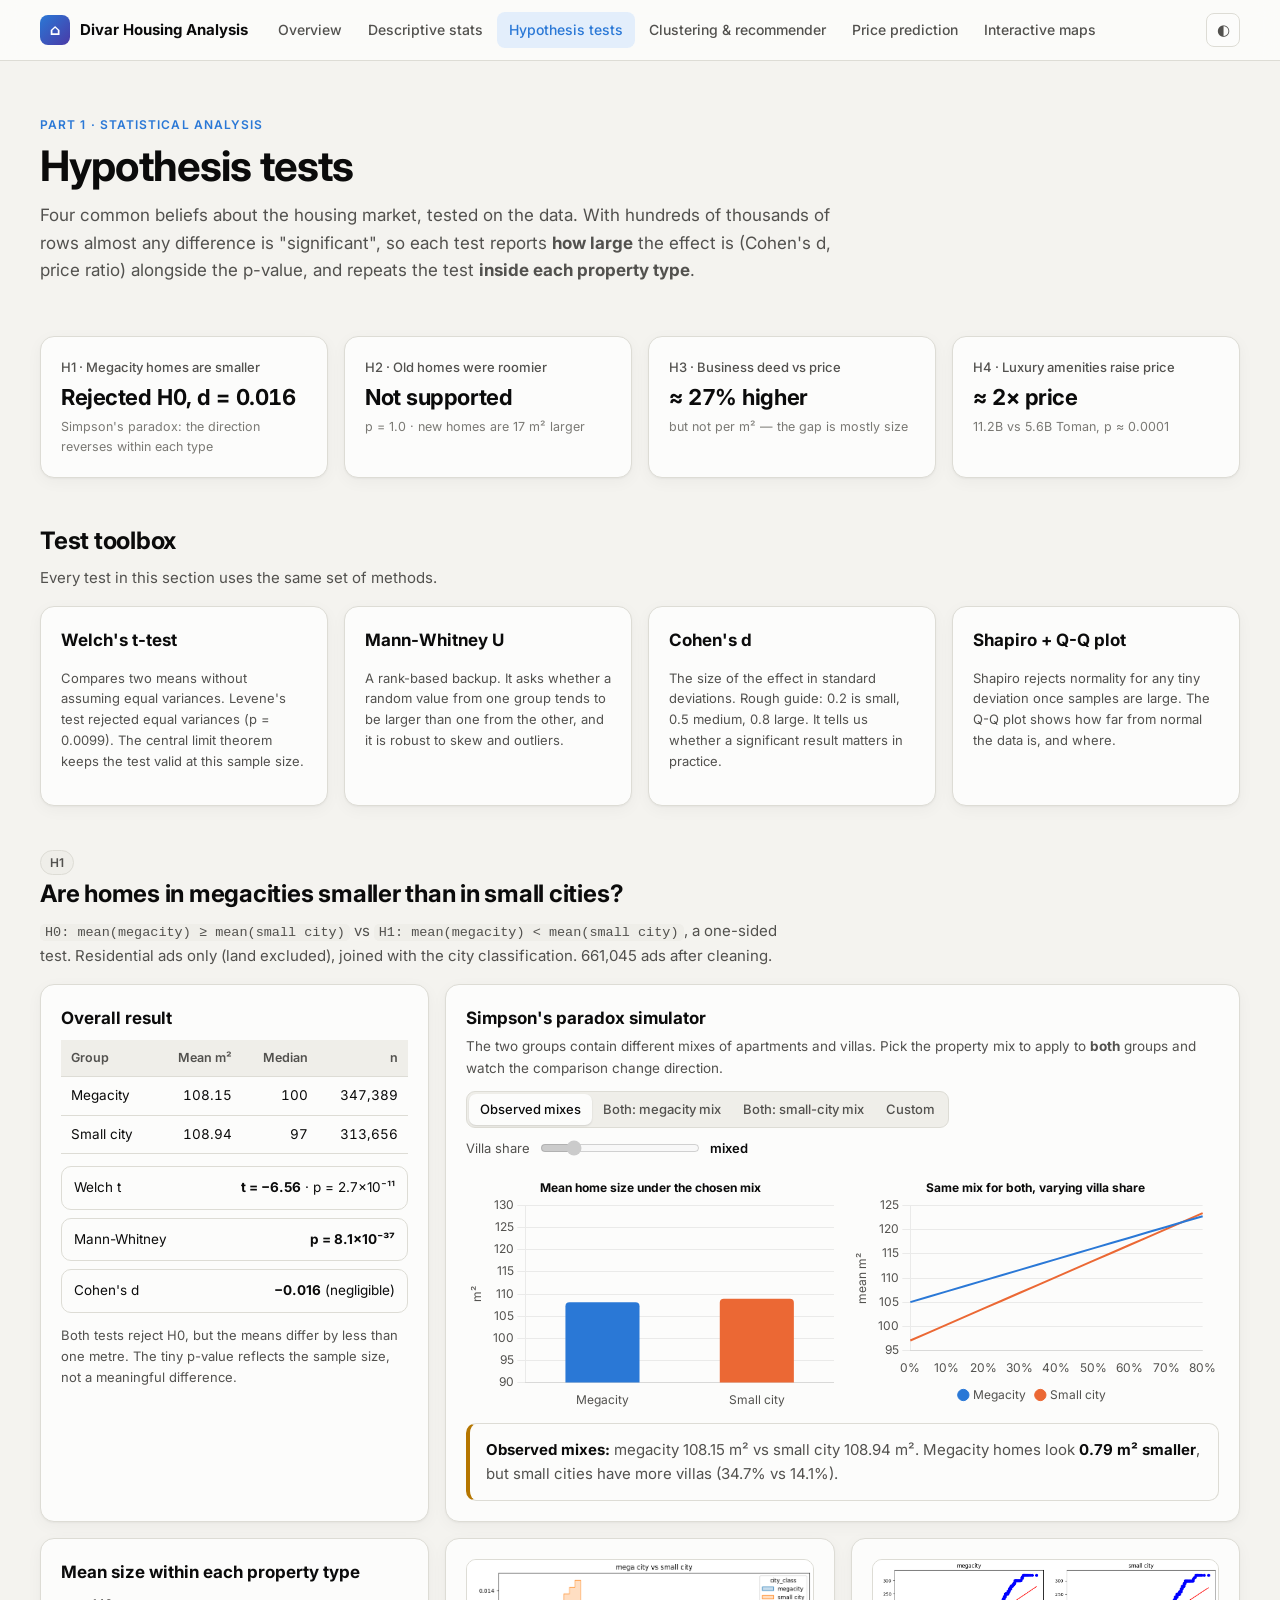
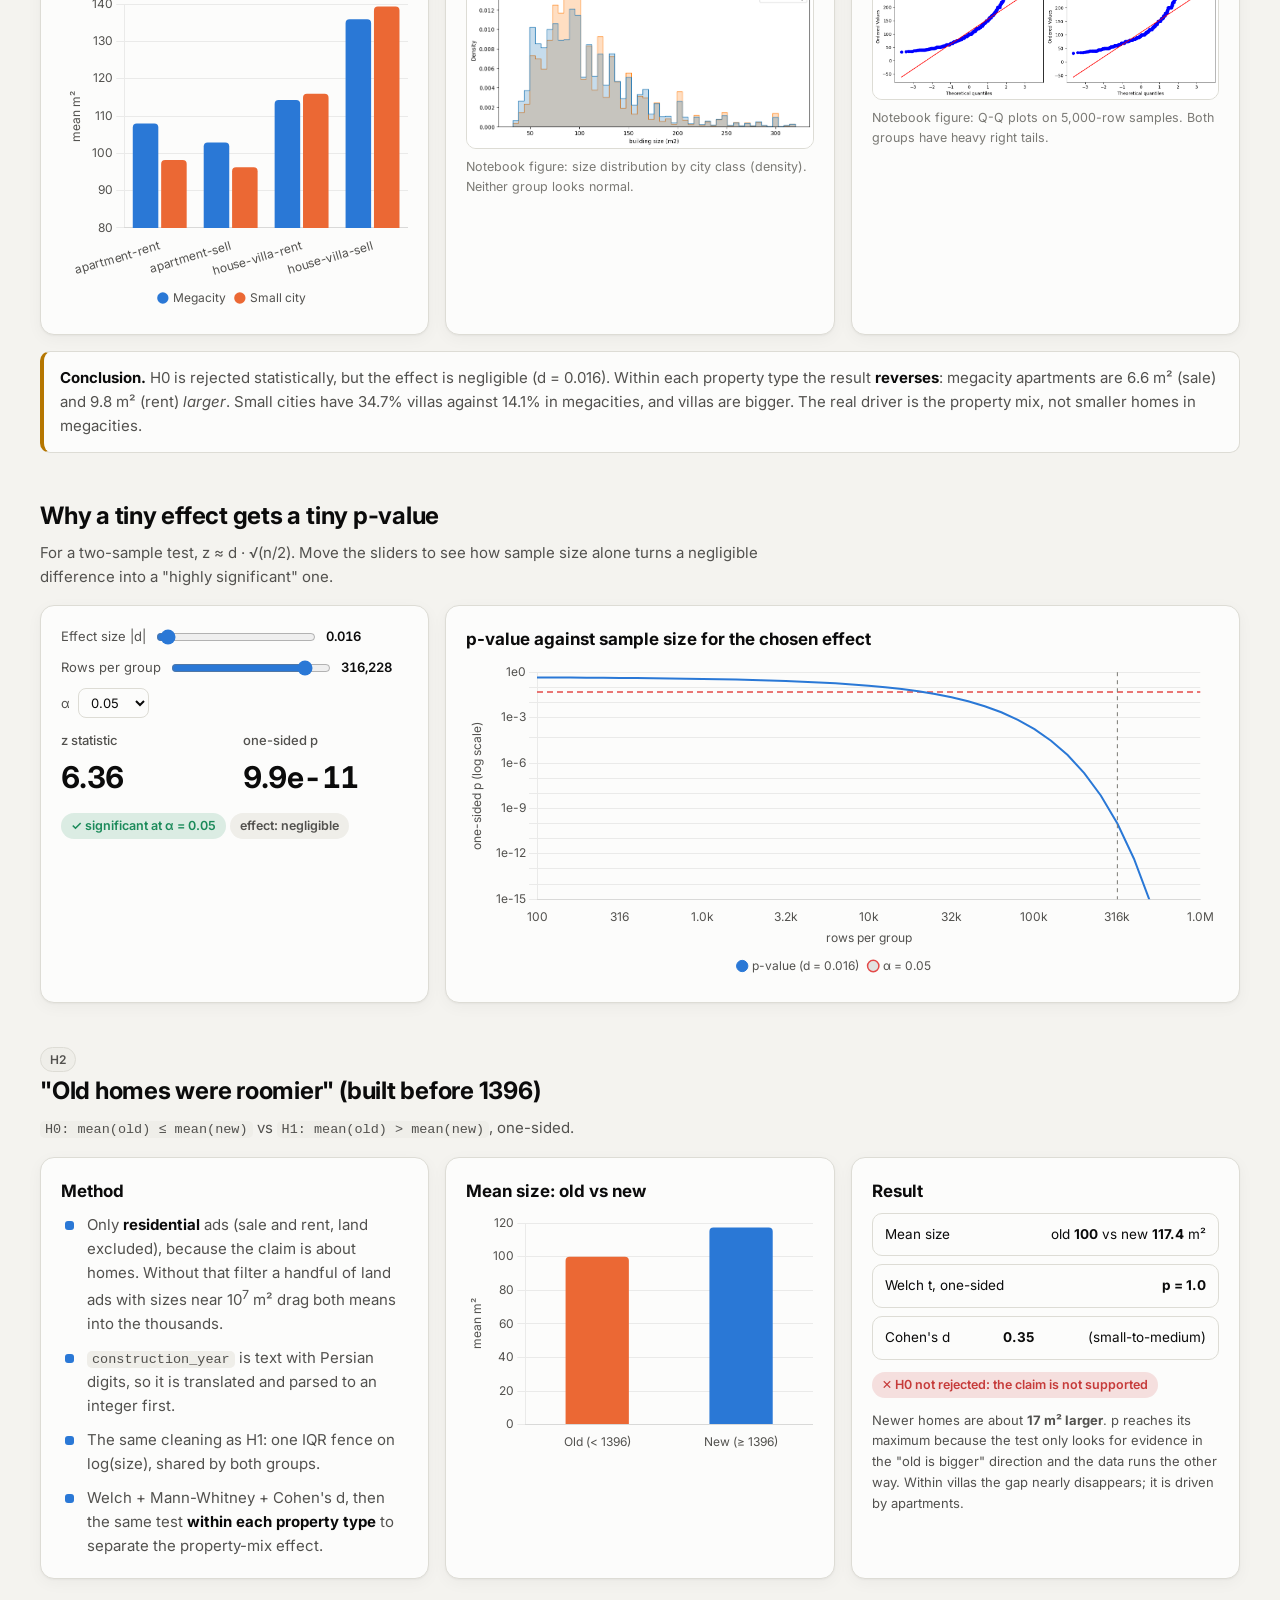
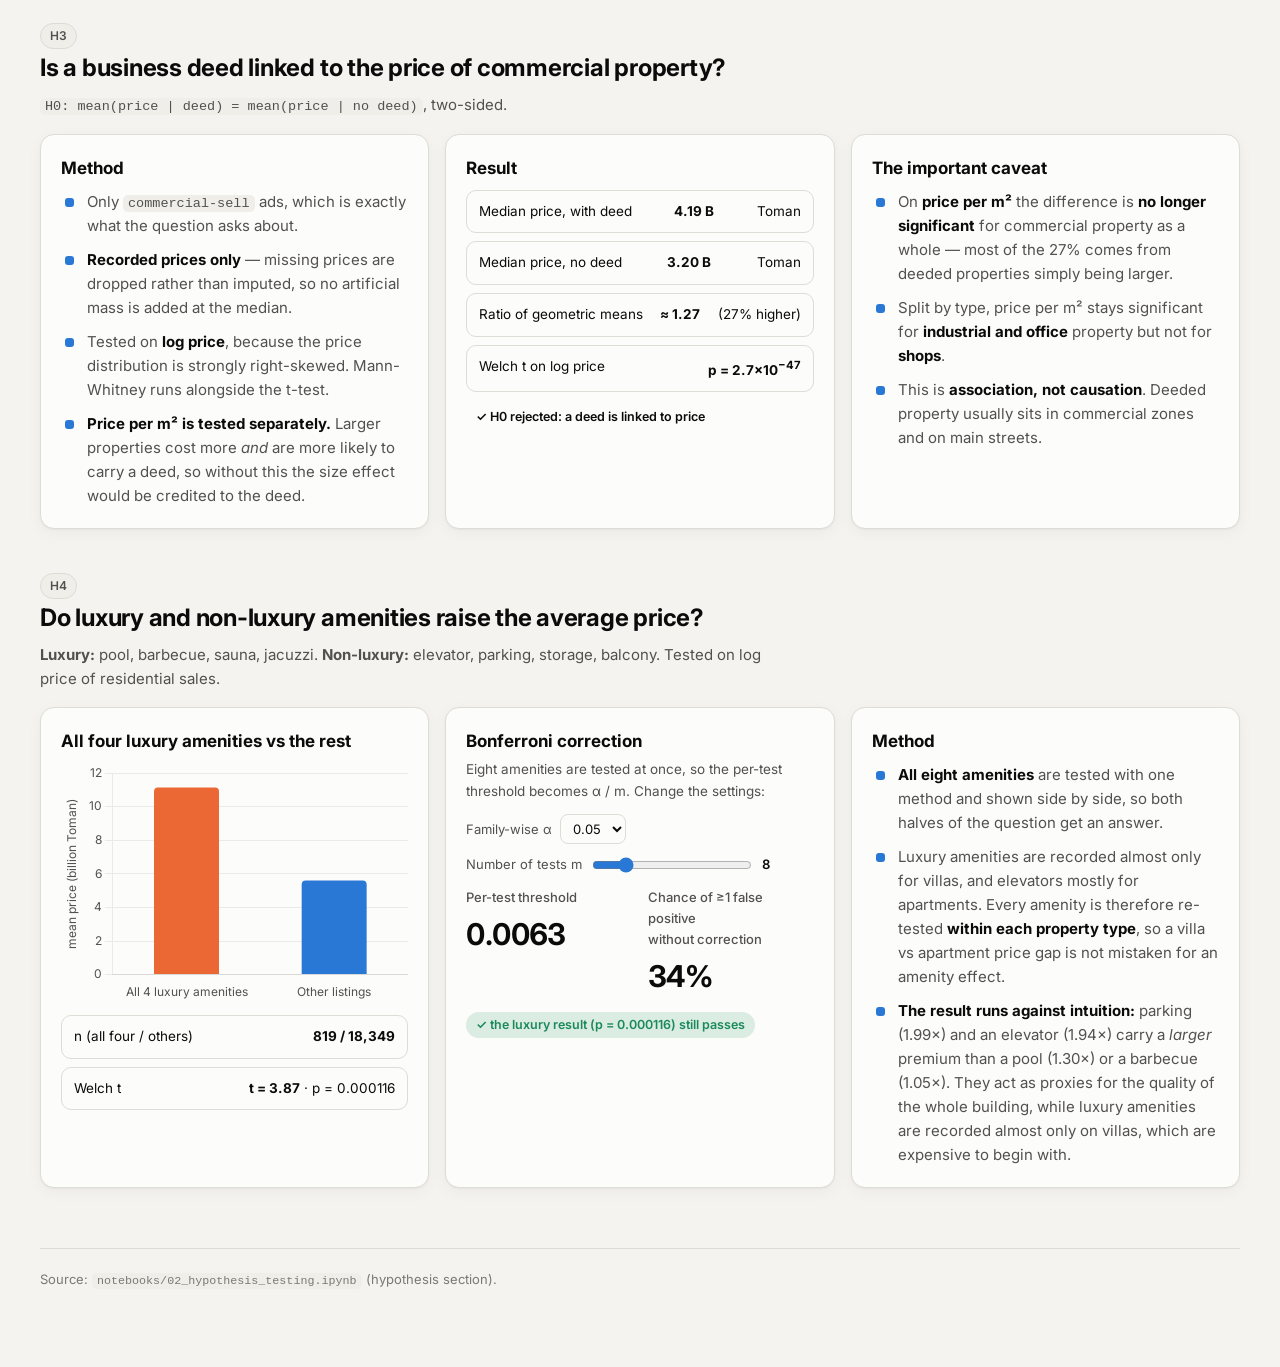
==== commit fb9d3871: "Rewrite notebooks as analysis work and add visuals to the README Notebooks: - replace the question-b" ====
--- a/dashboard/hypothesis.html
+++ b/dashboard/hypothesis.html
@@ -22,7 +22,7 @@
   <section class="section">
     <div class="grid g4">
       <div class="card kpi"><div class="label">H1 · Megacity homes are smaller</div><div class="value" style="font-size:22px">Rejected H0, d = 0.016</div><div class="note">Simpson's paradox: the direction reverses within each type</div></div>
-      <div class="card kpi"><div class="label">H2 · Old homes were roomier</div><div class="value" style="font-size:22px">Not supported</div><div class="note">p = 0.98 · new homes are larger</div></div>
+      <div class="card kpi"><div class="label">H2 · Old homes were roomier</div><div class="value" style="font-size:22px">Not supported</div><div class="note">p = 1.0 · new homes are 17 m² larger</div></div>
       <div class="card kpi"><div class="label">H3 · Business deed vs price</div><div class="value" style="font-size:22px">≈ 27% higher</div><div class="note">but not per m² — the gap is mostly size</div></div>
       <div class="card kpi"><div class="label">H4 · Luxury amenities raise price</div><div class="value" style="font-size:22px">≈ 2× price</div><div class="note">11.2B vs 5.6B Toman, p ≈ 0.0001</div></div>
     </div>
